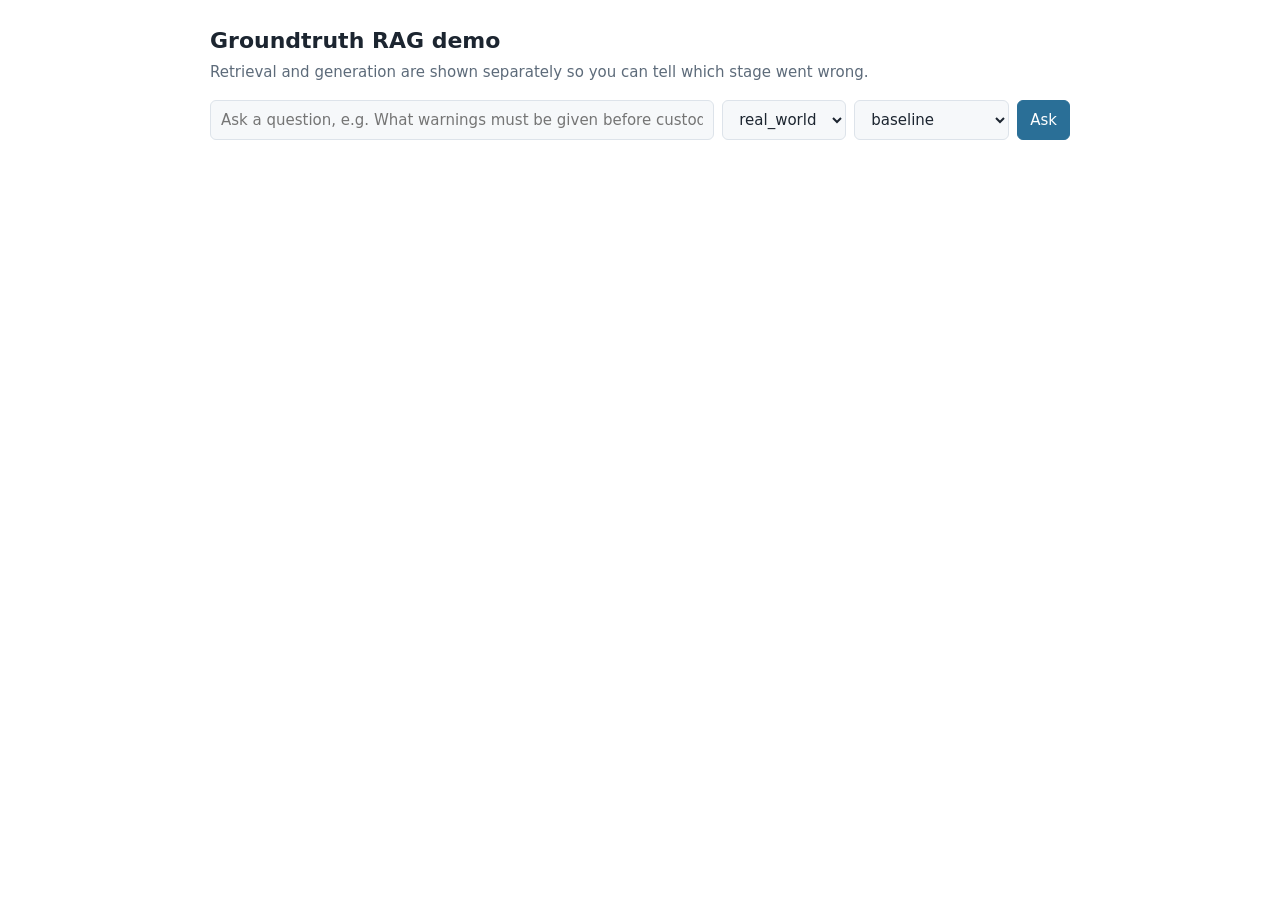
==== src/api/static/index.html @ dec7120d "Add context relevance, FastAPI RAG demo and Docker setup Generation metrics gain heuristic context r" ====
<!doctype html>
<html lang="en">
<head>
<meta charset="utf-8">
<meta name="viewport" content="width=device-width,initial-scale=1">
<title>Groundtruth RAG demo</title>
<style>
:root{--bg:#fff;--fg:#1c2530;--muted:#5d6b7a;--line:#dde3ea;--card:#f6f8fa;--accent:#2a6f97}
@media(prefers-color-scheme:dark){:root{--bg:#12171d;--fg:#e6ebf0;--muted:#9aa7b4;--line:#2a343f;--card:#1a212a;--accent:#6fb1d6}}
body{margin:0;background:var(--bg);color:var(--fg);font:15px/1.5 system-ui,sans-serif}
main{max-width:860px;margin:0 auto;padding:24px 16px 48px}
h1{font-size:22px;margin:0 0 4px}h2{font-size:16px;margin:24px 0 8px}
.sub{color:var(--muted);margin:0 0 16px}
form{display:flex;flex-wrap:wrap;gap:8px}
input[type=text]{flex:1 1 320px;padding:8px 10px;border:1px solid var(--line);border-radius:6px;background:var(--card);color:var(--fg);font:inherit}
select,button{padding:8px 12px;border:1px solid var(--line);border-radius:6px;background:var(--card);color:var(--fg);font:inherit}
button{background:var(--accent);color:#fff;border-color:var(--accent);cursor:pointer}
.panel{background:var(--card);border:1px solid var(--line);border-radius:8px;padding:12px 14px;margin-top:8px}
.tag{display:inline-block;font-size:12px;color:var(--muted);border:1px solid var(--line);border-radius:10px;padding:0 8px;margin-right:6px}
ol{padding-left:20px;margin:0}li{margin:8px 0}.snip{color:var(--muted);font-size:13px}
.err{color:#c0392b}
</style>
</head>
<body>
<main>
<h1>Groundtruth RAG demo</h1>
<p class="sub">Retrieval and generation are shown separately so you can tell which stage went wrong.</p>
<form id="f">
  <input type="text" id="q" placeholder="Ask a question, e.g. What warnings must be given before custodial questioning?" required>
  <select id="dataset"><option value="real_world">real_world</option><option value="synthetic">synthetic</option></select>
  <select id="config"><option>baseline</option><option>hybrid</option><option>reranker</option><option>chunk_change</option><option>broken</option></select>
  <button type="submit">Ask</button>
</form>
<div id="out"></div>
</main>
<script>
const $ = id => document.getElementById(id);
const esc = s => String(s).replace(/[&<>"']/g, c => ({'&':'&amp;','<':'&lt;','>':'&gt;','"':'&quot;',"'":'&#39;'}[c]));
$('f').addEventListener('submit', async e => {
  e.preventDefault();
  $('out').innerHTML = '<p class="sub">Working&hellip;</p>';
  try {
    const r = await fetch('/ask', {method:'POST', headers:{'Content-Type':'application/json'},
      body: JSON.stringify({query:$('q').value, config:$('config').value, dataset:$('dataset').value, top_k:5})});
    const d = await r.json();
    if (!r.ok) throw new Error(typeof d.detail === 'string' ? d.detail : JSON.stringify(d.detail));
    const ret = d.retrieval, gen = d.generation;
    const items = ret.results.map(x => `<li><b>${esc(x.title)}</b>
      <div><span class="tag">rank ${x.rank}</span><span class="tag">${esc(ret.score_type)} ${x.score}</span><span class="tag">${esc(x.passage_id)}</span></div>
      <div class="snip">${esc(x.snippet)}&hellip;</div></li>`).join('');
    const golden = ret.golden_check ? `<p class="sub">This exact question is in the golden set (${esc(ret.golden_check.query_id)}): relevant passage ranks ${esc(JSON.stringify(ret.golden_check.relevant_ranks))}.</p>` : '';
    const cites = gen.citations.map(c => `[${c.source_number}] ${esc(c.passage_id)}`).join(', ') || 'none';
    const m = gen.heuristic_metrics;
    $('out').innerHTML = `
      <h2>1. Retrieval <span class="tag">${esc(ret.config)}</span><span class="tag">${esc(ret.dataset)} v${esc(ret.dataset_version)}</span></h2>
      <div class="panel"><ol>${items}</ol>${golden}</div>
      <h2>2. Generation <span class="tag">${esc(gen.method)}</span></h2>
      <div class="panel"><p>${esc(gen.answer)}</p><p class="sub">Citations: ${cites}</p>
      <p class="sub">Heuristic generation metrics (lexical proxies, not retrieval quality): faithfulness ${m.faithfulness}, answer relevance ${m.answer_relevance}, context relevance ${m.context_relevance}</p></div>`;
  } catch (err) {
    $('out').innerHTML = `<p class="err">${esc(err.message)}</p>`;
  }
});
</script>
</body>
</html>
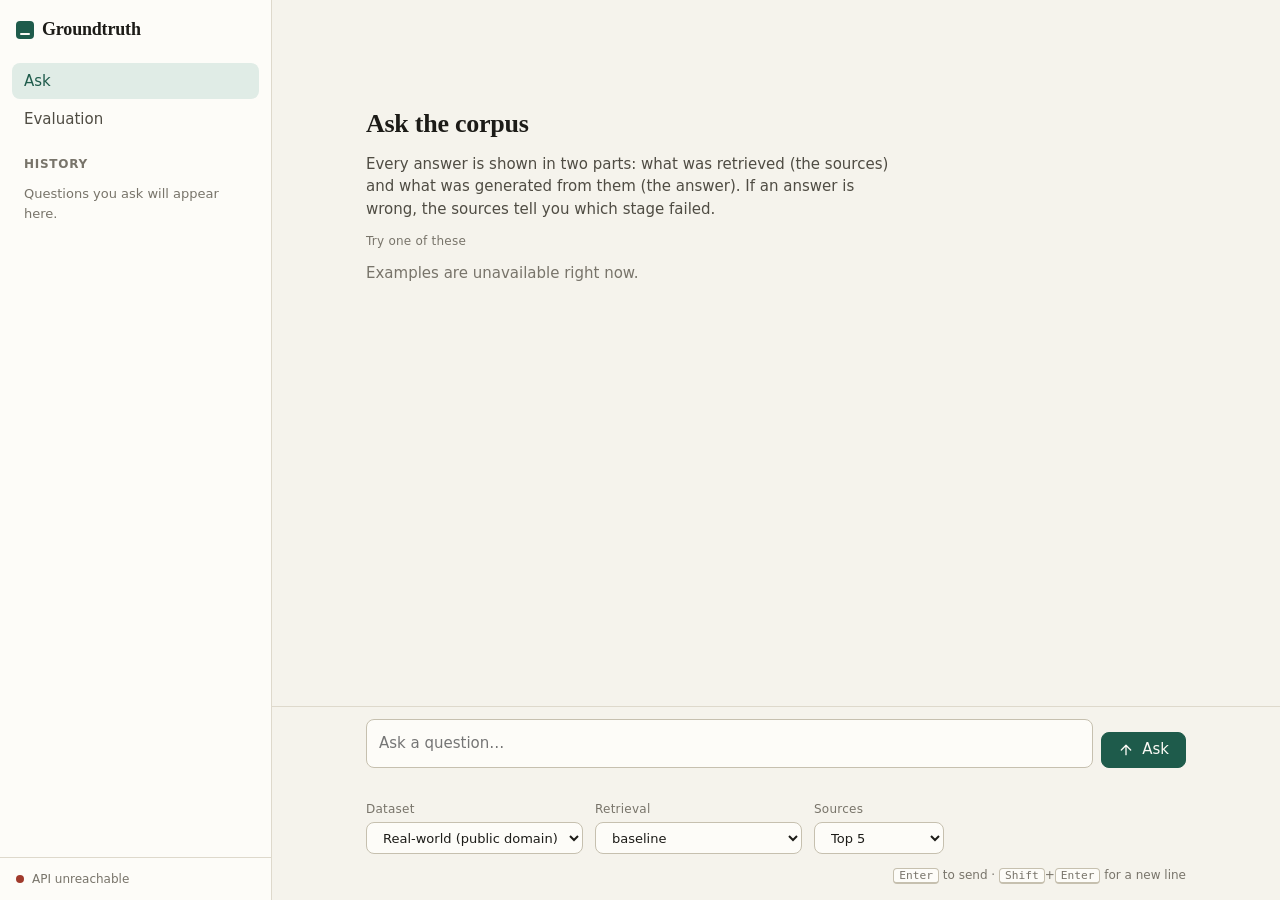
==== commit d8ad6649: "Add web UI (Ask and Evaluation views) and evaluation API endpoints Vanilla HTML/CSS/ES-module fronte" ====
--- a/src/api/static/index.html
+++ b/src/api/static/index.html
@@ -1,66 +1,62 @@
 <!doctype html>
 <html lang="en">
 <head>
-<meta charset="utf-8">
-<meta name="viewport" content="width=device-width,initial-scale=1">
-<title>Groundtruth RAG demo</title>
-<style>
-:root{--bg:#fff;--fg:#1c2530;--muted:#5d6b7a;--line:#dde3ea;--card:#f6f8fa;--accent:#2a6f97}
-@media(prefers-color-scheme:dark){:root{--bg:#12171d;--fg:#e6ebf0;--muted:#9aa7b4;--line:#2a343f;--card:#1a212a;--accent:#6fb1d6}}
-body{margin:0;background:var(--bg);color:var(--fg);font:15px/1.5 system-ui,sans-serif}
-main{max-width:860px;margin:0 auto;padding:24px 16px 48px}
-h1{font-size:22px;margin:0 0 4px}h2{font-size:16px;margin:24px 0 8px}
-.sub{color:var(--muted);margin:0 0 16px}
-form{display:flex;flex-wrap:wrap;gap:8px}
-input[type=text]{flex:1 1 320px;padding:8px 10px;border:1px solid var(--line);border-radius:6px;background:var(--card);color:var(--fg);font:inherit}
-select,button{padding:8px 12px;border:1px solid var(--line);border-radius:6px;background:var(--card);color:var(--fg);font:inherit}
-button{background:var(--accent);color:#fff;border-color:var(--accent);cursor:pointer}
-.panel{background:var(--card);border:1px solid var(--line);border-radius:8px;padding:12px 14px;margin-top:8px}
-.tag{display:inline-block;font-size:12px;color:var(--muted);border:1px solid var(--line);border-radius:10px;padding:0 8px;margin-right:6px}
-ol{padding-left:20px;margin:0}li{margin:8px 0}.snip{color:var(--muted);font-size:13px}
-.err{color:#c0392b}
-</style>
+  <meta charset="utf-8">
+  <meta name="viewport" content="width=device-width, initial-scale=1, viewport-fit=cover">
+  <meta name="color-scheme" content="light dark">
+  <!-- Base URL of the API. Empty = same origin. Point this at another host to use a remote backend. -->
+  <meta name="api-base" content="">
+  <title>Groundtruth</title>
+  <meta name="description" content="Ask a question over a legal corpus and see retrieval and generation side by side; inspect retrieval evaluation results.">
+  <link rel="icon" href="data:image/svg+xml,%3Csvg xmlns='http://www.w3.org/2000/svg' viewBox='0 0 32 32'%3E%3Crect width='32' height='32' rx='7' fill='%231e5b4b'/%3E%3Crect x='8' y='21' width='16' height='3' rx='1.5' fill='%23fbfaf5'/%3E%3C/svg%3E">
+  <link rel="stylesheet" href="css/tokens.css">
+  <link rel="stylesheet" href="css/base.css">
+  <link rel="stylesheet" href="css/components.css">
+  <link rel="stylesheet" href="css/views.css">
 </head>
 <body>
-<main>
-<h1>Groundtruth RAG demo</h1>
-<p class="sub">Retrieval and generation are shown separately so you can tell which stage went wrong.</p>
-<form id="f">
-  <input type="text" id="q" placeholder="Ask a question, e.g. What warnings must be given before custodial questioning?" required>
-  <select id="dataset"><option value="real_world">real_world</option><option value="synthetic">synthetic</option></select>
-  <select id="config"><option>baseline</option><option>hybrid</option><option>reranker</option><option>chunk_change</option><option>broken</option></select>
-  <button type="submit">Ask</button>
-</form>
-<div id="out"></div>
-</main>
-<script>
-const $ = id => document.getElementById(id);
-const esc = s => String(s).replace(/[&<>"']/g, c => ({'&':'&amp;','<':'&lt;','>':'&gt;','"':'&quot;',"'":'&#39;'}[c]));
-$('f').addEventListener('submit', async e => {
-  e.preventDefault();
-  $('out').innerHTML = '<p class="sub">Working&hellip;</p>';
-  try {
-    const r = await fetch('/ask', {method:'POST', headers:{'Content-Type':'application/json'},
-      body: JSON.stringify({query:$('q').value, config:$('config').value, dataset:$('dataset').value, top_k:5})});
-    const d = await r.json();
-    if (!r.ok) throw new Error(typeof d.detail === 'string' ? d.detail : JSON.stringify(d.detail));
-    const ret = d.retrieval, gen = d.generation;
-    const items = ret.results.map(x => `<li><b>${esc(x.title)}</b>
-      <div><span class="tag">rank ${x.rank}</span><span class="tag">${esc(ret.score_type)} ${x.score}</span><span class="tag">${esc(x.passage_id)}</span></div>
-      <div class="snip">${esc(x.snippet)}&hellip;</div></li>`).join('');
-    const golden = ret.golden_check ? `<p class="sub">This exact question is in the golden set (${esc(ret.golden_check.query_id)}): relevant passage ranks ${esc(JSON.stringify(ret.golden_check.relevant_ranks))}.</p>` : '';
-    const cites = gen.citations.map(c => `[${c.source_number}] ${esc(c.passage_id)}`).join(', ') || 'none';
-    const m = gen.heuristic_metrics;
-    $('out').innerHTML = `
-      <h2>1. Retrieval <span class="tag">${esc(ret.config)}</span><span class="tag">${esc(ret.dataset)} v${esc(ret.dataset_version)}</span></h2>
-      <div class="panel"><ol>${items}</ol>${golden}</div>
-      <h2>2. Generation <span class="tag">${esc(gen.method)}</span></h2>
-      <div class="panel"><p>${esc(gen.answer)}</p><p class="sub">Citations: ${cites}</p>
-      <p class="sub">Heuristic generation metrics (lexical proxies, not retrieval quality): faithfulness ${m.faithfulness}, answer relevance ${m.answer_relevance}, context relevance ${m.context_relevance}</p></div>`;
-  } catch (err) {
-    $('out').innerHTML = `<p class="err">${esc(err.message)}</p>`;
-  }
-});
-</script>
+  <a class="skip-link" href="#view">Skip to content</a>
+
+  <div class="app" id="app">
+    <header class="topbar">
+      <button class="btn btn--ghost btn--icon" id="menu-open" type="button" aria-label="Open menu" aria-controls="sidebar" aria-expanded="false"></button>
+      <a class="brand" href="#/ask"><span class="brand__mark" aria-hidden="true"></span>Groundtruth</a>
+      <span class="topbar__title muted" id="topbar-title"></span>
+    </header>
+
+    <div class="scrim" id="scrim"></div>
+
+    <aside class="sidebar" id="sidebar" aria-label="Sidebar">
+      <div class="sidebar__brand">
+        <a class="brand" href="#/ask"><span class="brand__mark" aria-hidden="true"></span>Groundtruth</a>
+        <button class="btn btn--ghost btn--icon btn--sm sidebar__close" id="menu-close" type="button" aria-label="Close menu"></button>
+      </div>
+
+      <nav class="nav" aria-label="Main">
+        <a href="#/ask" data-route="ask">Ask</a>
+        <a href="#/evaluation" data-route="evaluation">Evaluation</a>
+      </nav>
+
+      <section class="history" aria-labelledby="history-label">
+        <div class="history__head">
+          <h2 class="history__label" id="history-label">History</h2>
+          <button class="btn btn--ghost btn--sm" id="history-clear" type="button" hidden>Clear</button>
+        </div>
+        <ul class="history__list" id="history-list"></ul>
+      </section>
+
+      <div class="sidebar__foot">
+        <span class="status-dot" id="status-dot" data-state="unknown" aria-hidden="true"></span>
+        <span id="status-text">Checking API…</span>
+      </div>
+    </aside>
+
+    <main id="view" tabindex="-1"></main>
+  </div>
+
+  <div class="toasts" id="toasts" role="status" aria-live="polite"></div>
+
+  <noscript><p style="padding:24px">Groundtruth needs JavaScript to run.</p></noscript>
+  <script type="module" src="js/main.js"></script>
 </body>
 </html>
--- a/src/api/static/css/tokens.css
+++ b/src/api/static/css/tokens.css
@@ -0,0 +1,100 @@
+/* Design tokens. Everything else references these; change a value here, not in components. */
+:root {
+  color-scheme: light dark;
+
+  /* surfaces */
+  --bg: #f5f3ec;
+  --surface: #fdfcf8;
+  --surface-2: #eeebe1;
+  --sunken: #e8e4d8;
+
+  /* text */
+  --ink: #1c1b17;
+  --ink-2: #4f4c43;
+  --ink-3: #78746a;
+
+  /* lines */
+  --line: #ded9cc;
+  --line-strong: #c6c0af;
+
+  /* accent: retrieval / primary actions */
+  --accent: #1e5b4b;
+  --accent-hover: #174a3d;
+  --accent-ink: #fbfaf5;
+  --accent-soft: #e0ece6;
+
+  /* generation side of the pipeline (used sparingly, only to tell it apart from retrieval) */
+  --gen: #8a5a10;
+  --gen-soft: #f2e8d2;
+
+  /* status */
+  --ok: #2d6a45;
+  --ok-soft: #e0eee4;
+  --warn: #94620e;
+  --warn-soft: #f6ecd3;
+  --bad: #a03a2c;
+  --bad-soft: #f5e1dc;
+
+  --shadow-1: 0 1px 2px rgb(30 27 20 / 0.06);
+  --shadow-2: 0 10px 30px rgb(30 27 20 / 0.16);
+
+  /* type */
+  --font-ui: ui-sans-serif, system-ui, -apple-system, "Segoe UI", Roboto, "Helvetica Neue", sans-serif;
+  --font-read: "Iowan Old Style", "Palatino Linotype", Palatino, Charter, Georgia, serif;
+  --font-mono: ui-monospace, "SF Mono", Menlo, Consolas, monospace;
+
+  --text-xs: 0.75rem;
+  --text-sm: 0.8125rem;
+  --text-base: 0.9375rem;
+  --text-read: 1.0625rem;
+  --text-lg: 1.25rem;
+  --text-xl: 1.625rem;
+
+  /* spacing (4px scale) */
+  --s1: 4px;
+  --s2: 8px;
+  --s3: 12px;
+  --s4: 16px;
+  --s5: 24px;
+  --s6: 32px;
+  --s7: 48px;
+
+  --radius-sm: 5px;
+  --radius: 8px;
+  --radius-lg: 12px;
+
+  --sidebar-w: 272px;
+  --content-w: 820px;
+  --topbar-h: 52px;
+
+  --ease: cubic-bezier(0.2, 0, 0, 1);
+  --dur: 140ms;
+}
+
+@media (prefers-color-scheme: dark) {
+  :root {
+    --bg: #151512;
+    --surface: #1c1b17;
+    --surface-2: #24231e;
+    --sunken: #100f0d;
+    --ink: #ece9df;
+    --ink-2: #b6b2a5;
+    --ink-3: #8b8775;
+    --line: #2f2d26;
+    --line-strong: #423f34;
+    --accent: #62b79a;
+    --accent-hover: #7cc8ae;
+    --accent-ink: #0e1b16;
+    --accent-soft: #1b2e27;
+    --gen: #dcaa52;
+    --gen-soft: #2b2312;
+    --ok: #6cc08c;
+    --ok-soft: #1b2c21;
+    --warn: #dcaa52;
+    --warn-soft: #2b2312;
+    --bad: #e58272;
+    --bad-soft: #341d19;
+    --shadow-1: 0 1px 2px rgb(0 0 0 / 0.4);
+    --shadow-2: 0 10px 30px rgb(0 0 0 / 0.55);
+  }
+}
--- a/src/api/static/css/base.css
+++ b/src/api/static/css/base.css
@@ -0,0 +1,61 @@
+*, *::before, *::after { box-sizing: border-box; }
+
+html { -webkit-text-size-adjust: 100%; text-size-adjust: 100%; }
+
+body {
+  margin: 0;
+  background: var(--bg);
+  color: var(--ink);
+  font: var(--text-base) / 1.5 var(--font-ui);
+  -webkit-font-smoothing: antialiased;
+  text-rendering: optimizeLegibility;
+}
+
+h1, h2, h3, p, ul, ol, dl, dd, figure { margin: 0; }
+ul, ol { padding: 0; list-style: none; }
+h1, h2, h3 { font-weight: 600; line-height: 1.25; text-wrap: balance; }
+p { text-wrap: pretty; }
+
+button, input, select, textarea { font: inherit; color: inherit; }
+button { cursor: pointer; }
+a { color: var(--accent); }
+
+:focus-visible {
+  outline: 2px solid var(--accent);
+  outline-offset: 2px;
+  border-radius: var(--radius-sm);
+}
+
+::selection { background: var(--accent-soft); }
+
+.mono { font-family: var(--font-mono); font-size: 0.92em; }
+.muted { color: var(--ink-3); }
+.hidden, [hidden] { display: none !important; }
+
+.visually-hidden {
+  position: absolute !important;
+  width: 1px; height: 1px;
+  margin: -1px; padding: 0;
+  overflow: hidden;
+  clip: rect(0 0 0 0);
+  white-space: nowrap;
+  border: 0;
+}
+
+.skip-link {
+  position: fixed; top: var(--s2); left: var(--s2); z-index: 100;
+  padding: var(--s2) var(--s3);
+  background: var(--ink); color: var(--bg);
+  border-radius: var(--radius-sm);
+  transform: translateY(-200%);
+}
+.skip-link:focus { transform: none; }
+
+@media (prefers-reduced-motion: reduce) {
+  *, *::before, *::after {
+    animation-duration: 0.01ms !important;
+    animation-iteration-count: 1 !important;
+    transition-duration: 0.01ms !important;
+    scroll-behavior: auto !important;
+  }
+}
--- a/src/api/static/css/components.css
+++ b/src/api/static/css/components.css
@@ -0,0 +1,187 @@
+/* ---------- Buttons ---------- */
+.btn {
+  display: inline-flex; align-items: center; justify-content: center; gap: var(--s2);
+  min-height: 36px; padding: 0 var(--s4);
+  border: 1px solid var(--line-strong);
+  border-radius: var(--radius);
+  background: var(--surface);
+  color: var(--ink);
+  font-weight: 500;
+  line-height: 1;
+  white-space: nowrap;
+  transition: background var(--dur) var(--ease), border-color var(--dur) var(--ease), color var(--dur) var(--ease);
+}
+.btn:hover:not(:disabled) { background: var(--surface-2); }
+.btn:active:not(:disabled) { background: var(--sunken); }
+.btn:disabled { opacity: 0.5; cursor: not-allowed; }
+.btn--primary { background: var(--accent); border-color: var(--accent); color: var(--accent-ink); }
+.btn--primary:hover:not(:disabled) { background: var(--accent-hover); border-color: var(--accent-hover); }
+.btn--primary:active:not(:disabled) { background: var(--accent-hover); }
+.btn--danger { color: var(--bad); }
+.btn--ghost { border-color: transparent; background: transparent; color: var(--ink-2); }
+.btn--ghost:hover:not(:disabled) { background: var(--surface-2); color: var(--ink); }
+.btn--sm { min-height: 30px; padding: 0 var(--s3); font-size: var(--text-sm); }
+.btn--icon { width: 36px; padding: 0; }
+.btn--icon.btn--sm { width: 30px; }
+.icon { flex: none; }
+
+/* ---------- Form controls ---------- */
+.field { display: grid; gap: var(--s1); min-width: 0; }
+.field__label { font-size: var(--text-xs); font-weight: 500; color: var(--ink-3); letter-spacing: 0.02em; }
+.select, .input, .textarea {
+  width: 100%;
+  min-height: 36px;
+  padding: 0 var(--s3);
+  border: 1px solid var(--line-strong);
+  border-radius: var(--radius);
+  background: var(--surface);
+  transition: border-color var(--dur) var(--ease), box-shadow var(--dur) var(--ease);
+}
+.select { padding-right: var(--s2); }
+.select--sm { min-height: 32px; font-size: var(--text-sm); }
+.textarea { padding: var(--s3); resize: none; line-height: 1.5; min-height: 48px; }
+.select:hover, .input:hover, .textarea:hover { border-color: var(--ink-3); }
+.select:focus-visible, .input:focus-visible, .textarea:focus-visible {
+  outline: none; border-color: var(--accent); box-shadow: 0 0 0 3px var(--accent-soft);
+}
+.is-invalid { border-color: var(--bad) !important; }
+.field__error { min-height: 1.25em; font-size: var(--text-sm); color: var(--bad); }
+
+/* Segmented control */
+.seg { display: inline-flex; padding: 2px; border: 1px solid var(--line); border-radius: var(--radius); background: var(--surface-2); }
+.seg button {
+  min-height: 30px; padding: 0 var(--s3);
+  border: 0; border-radius: 6px; background: transparent;
+  font-size: var(--text-sm); font-weight: 500; color: var(--ink-2);
+}
+.seg button[aria-pressed="true"] { background: var(--surface); color: var(--ink); box-shadow: var(--shadow-1); }
+.seg button:hover:not([aria-pressed="true"]) { color: var(--ink); }
+
+/* ---------- Tags, chips ---------- */
+.tag {
+  display: inline-flex; align-items: center; gap: 4px;
+  padding: 1px 7px;
+  border: 1px solid var(--line);
+  border-radius: 999px;
+  background: var(--surface-2);
+  font-size: var(--text-xs); line-height: 1.6; color: var(--ink-2);
+  white-space: nowrap;
+}
+.tag--ok { background: var(--ok-soft); border-color: transparent; color: var(--ok); }
+.tag--bad { background: var(--bad-soft); border-color: transparent; color: var(--bad); }
+.tag--warn { background: var(--warn-soft); border-color: transparent; color: var(--warn); }
+.tag--accent { background: var(--accent-soft); border-color: transparent; color: var(--accent); }
+.tag--gen { background: var(--gen-soft); border-color: transparent; color: var(--gen); }
+
+.chip {
+  display: inline-flex; align-items: center;
+  padding: 6px var(--s3);
+  border: 1px solid var(--line-strong); border-radius: 999px;
+  background: var(--surface);
+  font-size: var(--text-sm); line-height: 1.3; text-align: left; color: var(--ink-2);
+  transition: border-color var(--dur) var(--ease), color var(--dur) var(--ease), background var(--dur) var(--ease);
+}
+.chip:hover { border-color: var(--accent); color: var(--ink); background: var(--accent-soft); }
+
+/* ---------- Panels ---------- */
+.panel {
+  border: 1px solid var(--line);
+  border-radius: var(--radius-lg);
+  background: var(--surface);
+  box-shadow: var(--shadow-1);
+}
+.panel__head {
+  display: flex; align-items: center; gap: var(--s3); flex-wrap: wrap;
+  padding: var(--s3) var(--s4);
+  border-bottom: 1px solid var(--line);
+}
+.panel__title { font-size: var(--text-sm); font-weight: 600; }
+.panel__sub { font-size: var(--text-xs); color: var(--ink-3); }
+.panel__actions { display: flex; gap: var(--s1); margin-left: auto; }
+.panel__body { padding: var(--s4); }
+.panel__foot { padding: var(--s3) var(--s4); border-top: 1px solid var(--line); font-size: var(--text-sm); color: var(--ink-2); }
+
+.stage-mark { width: 8px; height: 8px; border-radius: 2px; flex: none; background: var(--accent); }
+.stage-mark--gen { background: var(--gen); }
+
+/* ---------- Banners ---------- */
+.banner {
+  display: flex; gap: var(--s3); align-items: flex-start;
+  padding: var(--s3) var(--s4);
+  border: 1px solid transparent; border-radius: var(--radius);
+  font-size: var(--text-sm);
+}
+.banner--error { background: var(--bad-soft); color: var(--bad); }
+.banner--warn { background: var(--warn-soft); color: var(--warn); }
+.banner--info { background: var(--surface-2); color: var(--ink-2); border-color: var(--line); }
+.banner__body { display: grid; gap: var(--s2); min-width: 0; }
+.banner__title { font-weight: 600; }
+.banner__actions { display: flex; gap: var(--s2); flex-wrap: wrap; }
+
+/* ---------- Loading ---------- */
+.spinner {
+  width: 14px; height: 14px; flex: none;
+  border: 2px solid var(--line-strong); border-top-color: var(--accent);
+  border-radius: 50%;
+  animation: spin 0.8s linear infinite;
+}
+@keyframes spin { to { transform: rotate(360deg); } }
+
+.skeleton {
+  display: block; height: 0.9em; border-radius: 4px;
+  background: linear-gradient(90deg, var(--surface-2) 25%, var(--sunken) 37%, var(--surface-2) 63%);
+  background-size: 400% 100%;
+  animation: shimmer 1.4s ease infinite;
+}
+@keyframes shimmer { 0% { background-position: 100% 50%; } 100% { background-position: 0 50%; } }
+.skeleton-stack { display: grid; gap: var(--s3); }
+
+/* ---------- Empty state ---------- */
+.empty { display: grid; gap: var(--s3); justify-items: start; padding: var(--s6) 0; }
+.empty__title { font-family: var(--font-read); font-size: var(--text-xl); font-weight: 600; letter-spacing: -0.01em; }
+.empty__text { max-width: 56ch; color: var(--ink-2); }
+
+/* ---------- Meter ---------- */
+.meter { display: grid; gap: 4px; min-width: 0; }
+.meter__row { display: flex; justify-content: space-between; gap: var(--s2); font-size: var(--text-xs); color: var(--ink-2); }
+.meter__track { height: 4px; border-radius: 2px; background: var(--surface-2); overflow: hidden; }
+.meter__fill { height: 100%; border-radius: 2px; background: var(--gen); transition: width 300ms var(--ease); }
+
+/* ---------- Toasts ---------- */
+.toasts {
+  position: fixed; right: var(--s4); bottom: var(--s4); z-index: 60;
+  display: grid; gap: var(--s2); justify-items: end;
+  pointer-events: none;
+}
+.toast {
+  display: flex; align-items: center; gap: var(--s3);
+  max-width: min(420px, calc(100vw - 32px));
+  padding: 10px var(--s4);
+  border-radius: var(--radius);
+  background: var(--ink); color: var(--bg);
+  box-shadow: var(--shadow-2);
+  font-size: var(--text-sm);
+  pointer-events: auto;
+  animation: toast-in 180ms var(--ease);
+}
+.toast--error { background: var(--bad); color: #fff; }
+.toast.is-leaving { opacity: 0; transform: translateY(6px); transition: opacity 160ms, transform 160ms; }
+@keyframes toast-in { from { opacity: 0; transform: translateY(8px); } }
+
+/* ---------- Dialog ---------- */
+.dialog {
+  width: min(680px, calc(100vw - 24px));
+  max-height: min(80vh, 720px);
+  padding: 0;
+  border: 1px solid var(--line-strong); border-radius: var(--radius-lg);
+  background: var(--surface); color: var(--ink);
+  box-shadow: var(--shadow-2);
+}
+.dialog::backdrop { background: rgb(20 18 12 / 0.45); }
+.dialog[open] { display: flex; flex-direction: column; animation: toast-in 160ms var(--ease); }
+.dialog__head { display: flex; align-items: center; gap: var(--s3); padding: var(--s3) var(--s4); border-bottom: 1px solid var(--line); }
+.dialog__title { font-size: var(--text-base); font-weight: 600; min-width: 0; overflow-wrap: anywhere; }
+.dialog__body { padding: var(--s4); overflow: auto; }
+.dialog__foot { display: flex; justify-content: flex-end; gap: var(--s2); padding: var(--s3) var(--s4); border-top: 1px solid var(--line); }
+.dialog--sm { width: min(420px, calc(100vw - 24px)); }
+.passage-text { font-family: var(--font-read); font-size: var(--text-read); line-height: 1.65; white-space: pre-wrap; overflow-wrap: anywhere; }
--- a/src/api/static/css/views.css
+++ b/src/api/static/css/views.css
@@ -0,0 +1,232 @@
+/* ---------- App shell ---------- */
+.app { display: grid; grid-template-columns: var(--sidebar-w) minmax(0, 1fr); min-height: 100dvh; }
+
+.sidebar {
+  position: sticky; top: 0;
+  display: flex; flex-direction: column;
+  height: 100dvh;
+  border-right: 1px solid var(--line);
+  background: var(--surface);
+}
+.sidebar__brand { display: flex; align-items: center; gap: var(--s2); padding: var(--s4) var(--s4) var(--s3); }
+.sidebar__close { margin-left: auto; display: none; }
+.brand { display: inline-flex; align-items: center; gap: var(--s2); font-family: var(--font-read); font-size: 1.125rem; font-weight: 650; letter-spacing: -0.01em; color: var(--ink); text-decoration: none; }
+.brand__mark { width: 18px; height: 18px; border-radius: 4px; background: var(--accent); position: relative; flex: none; }
+.brand__mark::after { content: ""; position: absolute; left: 4px; right: 4px; bottom: 4px; height: 2px; background: var(--accent-ink); border-radius: 1px; }
+
+.nav { display: grid; gap: 2px; padding: var(--s2) var(--s3); }
+.nav a {
+  display: flex; align-items: center; gap: var(--s3);
+  min-height: 36px; padding: 0 var(--s3);
+  border-radius: var(--radius);
+  color: var(--ink-2); font-weight: 500; text-decoration: none;
+}
+.nav a:hover { background: var(--surface-2); color: var(--ink); }
+.nav a[aria-current="page"] { background: var(--accent-soft); color: var(--accent); }
+
+.history { display: flex; flex-direction: column; min-height: 0; flex: 1; padding: var(--s3) var(--s3) 0; }
+.history__head { display: flex; align-items: center; justify-content: space-between; padding: 0 var(--s3); margin-bottom: var(--s1); }
+.history__label { font-size: var(--text-xs); font-weight: 600; color: var(--ink-3); text-transform: uppercase; letter-spacing: 0.06em; }
+.history__list { overflow-y: auto; min-height: 0; flex: 1; margin: 0 calc(var(--s1) * -1); padding: 0 var(--s1) var(--s3); }
+.history__empty { padding: var(--s2) var(--s3); font-size: var(--text-sm); color: var(--ink-3); }
+.history-item { position: relative; display: block; }
+.history-item__open {
+  display: grid; gap: 1px; width: 100%;
+  padding: 7px 32px 7px var(--s3);
+  border: 0; border-radius: var(--radius); background: transparent; text-align: left;
+}
+.history-item__open:hover { background: var(--surface-2); }
+.history-item__q { font-size: var(--text-sm); line-height: 1.35; color: var(--ink); display: -webkit-box; -webkit-line-clamp: 2; -webkit-box-orient: vertical; overflow: hidden; }
+.history-item__meta { font-size: var(--text-xs); color: var(--ink-3); }
+.history-item__del { position: absolute; right: 4px; top: 6px; opacity: 0; }
+.history-item:hover .history-item__del, .history-item__del:focus-visible { opacity: 1; }
+
+.sidebar__foot { display: flex; align-items: center; gap: var(--s2); padding: var(--s3) var(--s4); border-top: 1px solid var(--line); font-size: var(--text-xs); color: var(--ink-3); }
+.status-dot { width: 8px; height: 8px; border-radius: 50%; background: var(--ink-3); flex: none; }
+.status-dot[data-state="ok"] { background: var(--ok); }
+.status-dot[data-state="down"] { background: var(--bad); }
+
+.topbar { display: none; }
+.scrim { display: none; }
+
+main { min-width: 0; outline: none; }
+.view { padding: 0 var(--s5); }
+.view__inner { max-width: var(--content-w); margin: 0 auto; }
+
+/* ---------- Ask view ---------- */
+.ask { display: flex; flex-direction: column; min-height: 100dvh; }
+.ask__thread { flex: 1; }
+.ask__intro { padding-top: 12vh; }
+
+.turn { display: grid; gap: var(--s4); padding: var(--s5) 0; }
+.turn + .turn { border-top: 1px solid var(--line); }
+.turn__q { display: grid; gap: var(--s1); justify-items: start; }
+.turn__label { font-size: var(--text-xs); font-weight: 600; color: var(--ink-3); text-transform: uppercase; letter-spacing: 0.06em; }
+.turn__question { padding: var(--s3) var(--s4); border-radius: var(--radius-lg); background: var(--surface-2); color: var(--ink); overflow-wrap: anywhere; max-width: 100%; }
+.turn__meta { display: flex; gap: var(--s2); flex-wrap: wrap; }
+.turn__result { display: grid; gap: var(--s4); }
+
+.pending { display: grid; gap: var(--s3); }
+.pending__status { display: flex; align-items: center; gap: var(--s3); font-size: var(--text-sm); color: var(--ink-2); }
+
+.answer { font-family: var(--font-read); font-size: var(--text-read); line-height: 1.7; color: var(--ink); overflow-wrap: anywhere; }
+.answer p + p, .answer p + ul, .answer ul + p { margin-top: var(--s3); }
+.answer ul { list-style: disc; padding-left: 1.25em; }
+.answer strong { font-weight: 650; }
+.answer--empty { color: var(--ink-3); font-style: italic; }
+.cite {
+  display: inline-flex; align-items: center; justify-content: center;
+  min-width: 1.35em; height: 1.35em; margin: 0 1px; padding: 0 4px;
+  vertical-align: 0.15em;
+  border: 0; border-radius: 4px;
+  background: var(--accent-soft); color: var(--accent);
+  font: 600 0.72rem/1 var(--font-ui);
+}
+.cite:hover { background: var(--accent); color: var(--accent-ink); }
+.cursor { display: inline-block; width: 2px; height: 1em; margin-left: 1px; vertical-align: -0.15em; background: var(--ink-2); animation: blink 1s steps(1) infinite; }
+@keyframes blink { 50% { opacity: 0; } }
+
+.checks { display: grid; grid-template-columns: repeat(3, minmax(0, 1fr)); gap: var(--s4); }
+.checks__note { grid-column: 1 / -1; font-size: var(--text-xs); color: var(--ink-3); }
+
+.sources { display: grid; }
+.source { display: grid; grid-template-columns: 28px minmax(0, 1fr); gap: var(--s3); padding: var(--s3) var(--s4); border-radius: var(--radius); }
+.source + .source { border-top: 1px solid var(--line); }
+.source__rank { font: 600 var(--text-sm) var(--font-mono); color: var(--ink-3); padding-top: 1px; }
+.source__body { display: grid; gap: 6px; min-width: 0; }
+.source__title { font-weight: 600; overflow-wrap: anywhere; }
+.source__tags { display: flex; gap: var(--s2); flex-wrap: wrap; align-items: center; }
+.source__snippet { font-size: var(--text-sm); color: var(--ink-2); display: -webkit-box; -webkit-line-clamp: 2; -webkit-box-orient: vertical; overflow: hidden; overflow-wrap: anywhere; }
+.source__actions { display: flex; }
+.source.is-flash { animation: flash 1.4s var(--ease); }
+@keyframes flash { 0%, 40% { background: var(--accent-soft); } 100% { background: transparent; } }
+
+.composer-wrap { position: sticky; bottom: 0; z-index: 5; padding: var(--s3) 0 max(var(--s4), env(safe-area-inset-bottom)); background: var(--bg); border-top: 1px solid var(--line); }
+.composer { display: grid; gap: var(--s2); }
+.composer__main { display: grid; grid-template-columns: minmax(0, 1fr) auto; gap: var(--s2); align-items: end; }
+.composer__opts { display: flex; gap: var(--s3); align-items: end; flex-wrap: wrap; }
+.composer__opts .field { min-width: 130px; }
+.composer__hint { margin-left: auto; align-self: center; font-size: var(--text-xs); color: var(--ink-3); }
+.composer__count { font-variant-numeric: tabular-nums; }
+.composer__count.is-over { color: var(--bad); }
+.kbd { padding: 0 5px; border: 1px solid var(--line-strong); border-bottom-width: 2px; border-radius: 4px; font: 500 0.7rem var(--font-mono); background: var(--surface); }
+
+/* ---------- Evaluation view ---------- */
+.eval { padding-bottom: var(--s7); }
+.eval__head { display: flex; align-items: flex-end; justify-content: space-between; gap: var(--s4); flex-wrap: wrap; padding: var(--s6) 0 var(--s4); }
+.eval__title { font-family: var(--font-read); font-size: var(--text-xl); letter-spacing: -0.01em; }
+.eval__lede { margin-top: var(--s1); color: var(--ink-2); max-width: 60ch; }
+.eval__section { margin-top: var(--s5); }
+.section-title { display: flex; align-items: center; gap: var(--s3); flex-wrap: wrap; margin-bottom: var(--s3); }
+.section-title h2 { font-size: var(--text-base); }
+.section-title .seg { margin-left: auto; }
+
+.gate { display: grid; gap: var(--s1); padding: var(--s4); border: 1px solid var(--line); border-radius: var(--radius-lg); background: var(--surface); }
+.gate__row { display: flex; gap: var(--s5); flex-wrap: wrap; align-items: baseline; }
+.stat { display: grid; gap: 2px; }
+.stat__label { font-size: var(--text-xs); color: var(--ink-3); }
+.stat__value { font: 600 1.25rem/1.2 var(--font-mono); font-variant-numeric: tabular-nums; }
+
+.cmp { border: 1px solid var(--line); border-radius: var(--radius-lg); background: var(--surface); overflow: hidden; }
+.cmp-row {
+  display: grid;
+  grid-template-columns: 148px minmax(120px, 1fr) 64px 92px 150px 104px 64px;
+  gap: var(--s3); align-items: center;
+  padding: var(--s3) var(--s4);
+  width: 100%; border: 0; border-radius: 0; background: transparent; text-align: left;
+}
+.cmp-row + .cmp-row { border-top: 1px solid var(--line); }
+button.cmp-row:hover { background: var(--surface-2); }
+button.cmp-row[aria-pressed="true"] { background: var(--accent-soft); }
+.cmp-head { font-size: var(--text-xs); font-weight: 600; color: var(--ink-3); background: var(--surface-2); }
+.cmp-head > * { font-family: var(--font-ui); font-size: var(--text-xs); white-space: nowrap; }
+.cmp-name { display: grid; gap: 1px; min-width: 0; font-weight: 600; }
+.cmp-name small { font-weight: 400; color: var(--ink-3); font-size: var(--text-xs); }
+.cmp-num { font-family: var(--font-mono); font-variant-numeric: tabular-nums; font-size: var(--text-sm); text-align: right; }
+.cmp-ci { font-family: var(--font-mono); font-size: var(--text-xs); color: var(--ink-2); white-space: nowrap; }
+.delta--pos { color: var(--ok); }
+.delta--neg { color: var(--bad); }
+.bar { position: relative; height: 8px; border-radius: 4px; background: var(--surface-2); }
+button.cmp-row[aria-pressed="true"] .bar { background: var(--surface); }
+.bar__fill { position: absolute; inset: 0 auto 0 0; border-radius: 4px; background: var(--accent); min-width: 2px; }
+.bar__base { position: absolute; top: -3px; bottom: -3px; width: 2px; background: var(--ink); opacity: 0.55; }
+
+.detail-grid { display: grid; grid-template-columns: repeat(2, minmax(0, 1fr)); gap: var(--s4); }
+.table { width: 100%; border-collapse: collapse; font-size: var(--text-sm); }
+.table th, .table td { padding: 8px var(--s3); border-bottom: 1px solid var(--line); text-align: right; font-variant-numeric: tabular-nums; }
+.table th:first-child, .table td:first-child { text-align: left; }
+.table th { font-size: var(--text-xs); font-weight: 600; color: var(--ink-3); }
+.table tr:last-child td { border-bottom: 0; }
+.table td:not(:first-child) { font-family: var(--font-mono); }
+.fail-row { display: grid; grid-template-columns: 170px minmax(0, 1fr) 76px; gap: var(--s3); align-items: center; padding: 6px 0; font-size: var(--text-sm); }
+.fail-row .bar { height: 6px; }
+.fail-row .bar__fill { background: var(--gen); }
+.fail-row .cmp-num { color: var(--ink-2); }
+.defs { display: grid; grid-template-columns: auto 1fr; gap: 6px var(--s4); font-size: var(--text-sm); }
+.defs dt { color: var(--ink-3); }
+.defs dd { overflow-wrap: anywhere; }
+.note { font-size: var(--text-sm); color: var(--ink-3); max-width: 70ch; }
+
+/* ---------- Tablet & mobile ---------- */
+@media (max-width: 1023px) {
+  .app { grid-template-columns: minmax(0, 1fr); }
+  .topbar {
+    position: sticky; top: 0; z-index: 20;
+    display: flex; align-items: center; gap: var(--s2);
+    height: var(--topbar-h); padding: 0 var(--s3);
+    border-bottom: 1px solid var(--line); background: var(--surface);
+  }
+  .topbar__title { font-weight: 600; margin-left: var(--s2); }
+  .sidebar {
+    position: fixed; z-index: 40; inset: 0 auto 0 0;
+    width: min(320px, 86vw);
+    transform: translateX(-102%);
+    transition: transform 200ms var(--ease);
+    box-shadow: var(--shadow-2);
+  }
+  .sidebar__close { display: inline-flex; }
+  .app.nav-open .sidebar { transform: none; }
+  .app.nav-open .scrim { display: block; position: fixed; inset: 0; z-index: 30; background: rgb(20 18 12 / 0.4); }
+  .history-item__del { opacity: 1; }
+  .ask { min-height: calc(100dvh - var(--topbar-h)); }
+  .ask__intro { padding-top: var(--s5); }
+  .view { padding: 0 var(--s4); }
+  .composer-wrap { padding-left: 0; padding-right: 0; }
+  .cmp-head { display: none; }
+  .cmp-row {
+    grid-template-columns: minmax(0, 1fr) auto;
+    grid-template-areas: "name gate" "bar bar" "val delta" "ci read";
+    gap: var(--s2) var(--s3);
+  }
+  .cmp-row > :nth-child(1) { grid-area: name; }
+  .cmp-row > :nth-child(2) { grid-area: bar; }
+  .cmp-row > :nth-child(3) { grid-area: val; text-align: left; }
+  .cmp-row > :nth-child(4) { grid-area: delta; }
+  .cmp-row > :nth-child(5) { grid-area: ci; }
+  .cmp-row > :nth-child(6) { grid-area: read; justify-self: end; }
+  .cmp-row > :nth-child(7) { grid-area: gate; justify-self: end; }
+  .detail-grid { grid-template-columns: minmax(0, 1fr); }
+}
+
+@media (max-width: 639px) {
+  .composer__main { grid-template-columns: minmax(0, 1fr) auto; }
+  .btn__label--wide { display: none; }
+  #composer-send { width: 44px; padding: 0; }
+  .composer__opts { display: grid; grid-template-columns: repeat(3, minmax(0, 1fr)); gap: var(--s2); }
+  .composer__opts .field { min-width: 0; }
+  .composer__hint { display: none; }
+  .composer__opts .field__label {
+    position: absolute; width: 1px; height: 1px; margin: -1px; overflow: hidden; clip: rect(0 0 0 0); white-space: nowrap;
+  }
+  .panel__actions { margin-left: 0; flex-basis: 100%; }
+  .panel__actions .btn:first-child { margin-left: -10px; }
+  .checks { grid-template-columns: minmax(0, 1fr); gap: var(--s3); }
+  .fail-row { grid-template-columns: minmax(0, 1fr) 76px; }
+  .fail-row .bar { grid-column: 1 / -1; grid-row: 2; }
+  .eval__head { padding-top: var(--s5); }
+  .toasts { left: var(--s3); right: var(--s3); justify-items: stretch; }
+  .toast { max-width: none; }
+  .panel__head { padding: var(--s3); }
+  .panel__body { padding: var(--s3); }
+  .source { padding: var(--s3); gap: var(--s2); grid-template-columns: 22px minmax(0, 1fr); }
+}
